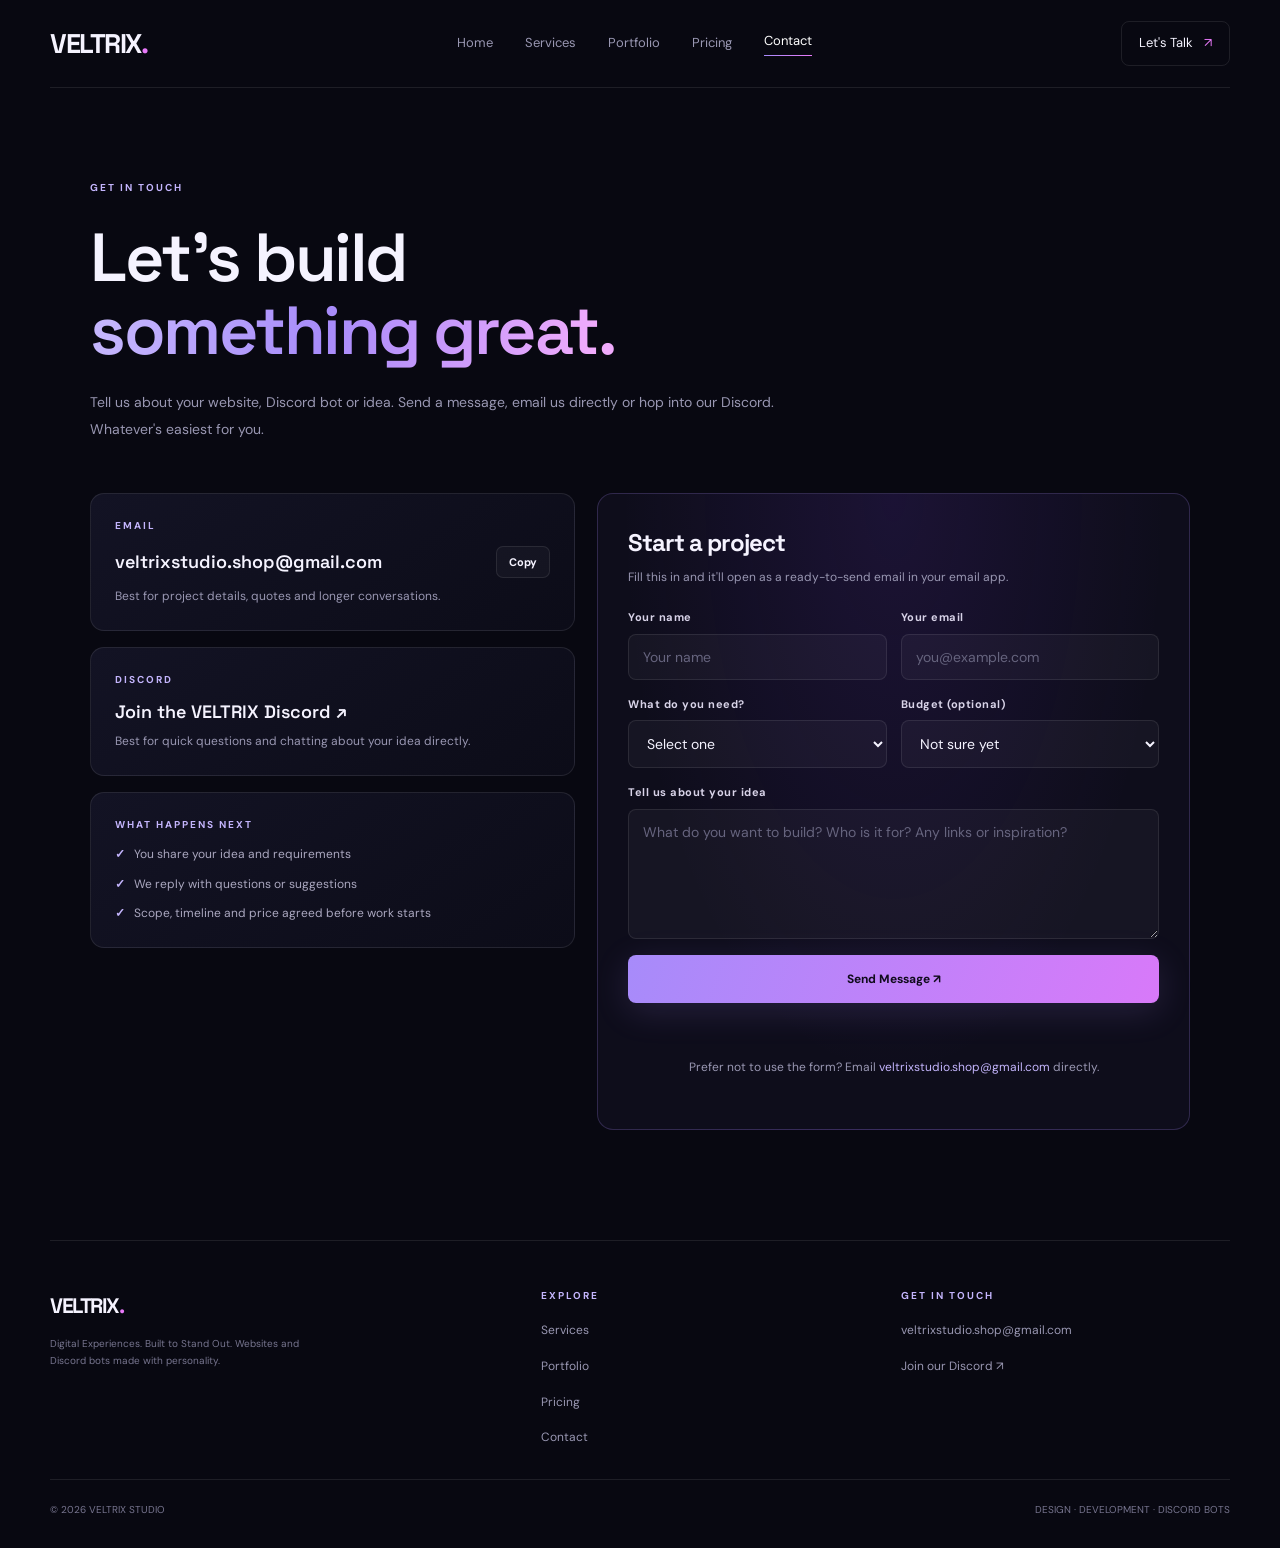
==== contact.html @ f1739f47 "Add files via upload" ====
<!DOCTYPE html>
<html lang="en">
<head>
  <meta charset="UTF-8">
  <meta name="viewport" content="width=device-width, initial-scale=1.0">
  <meta name="theme-color" content="#080811">
  <title>Contact | VELTRIX</title>
  <link rel="icon" href="data:image/svg+xml,%3Csvg xmlns='http://www.w3.org/2000/svg' viewBox='0 0 64 64'%3E%3Crect width='64' height='64' rx='14' fill='%23080811'/%3E%3Ctext x='32' y='46' font-family='Arial' font-weight='700' font-size='42' text-anchor='middle' fill='%23a78bfa'%3EV%3C/text%3E%3C/svg%3E">
  <meta name="description" content="Contact VELTRIX Studio for websites, Discord bots and digital branding. Email or join our Discord.">
  <link rel="stylesheet" href="style.css">
  <link rel="stylesheet" href="responsive.css">
</head>

<body>
  <a class="skip-link" href="#main">Skip to content</a>
  <header class="navbar">
    <a class="logo" href="index.html">VELTRIX<span>.</span></a>

    <nav class="nav-links" id="site-nav" aria-label="Main">
      <a href="index.html">Home</a>
      <a href="services.html">Services</a>
      <a href="portfolio.html">Portfolio</a>
      <a href="pricing.html">Pricing</a>
      <a href="contact.html">Contact</a>
    </nav>

    <a class="nav-cta" href="contact.html">Let's Talk <span>↗</span></a>
    <button class="menu-toggle" type="button" aria-label="Toggle menu" aria-expanded="false" aria-controls="site-nav"><span></span></button>
  </header>

  <main id="main" class="contact-page">
    <section class="contact-hero">
      <span class="eyebrow">GET IN TOUCH</span>
      <h1>Let's build<br><span class="gradient-text">something great.</span></h1>
      <p>Tell us about your website, Discord bot or idea. Send a message, email us directly or hop into our Discord. Whatever's easiest for you.</p>
    </section>

    <div class="contact-layout">
      <aside class="contact-side">
        <a class="contact-card" href="mailto:veltrixstudio.shop@gmail.com">
          <span class="label">EMAIL</span>
          <div class="row">
            <strong>veltrixstudio.shop@gmail.com</strong>
            <button class="copy-btn" type="button" data-copy-email>Copy</button>
          </div>
          <p>Best for project details, quotes and longer conversations.</p>
        </a>

        <a class="contact-card" href="https://discord.gg/dnRvZYZ9rr" target="_blank" rel="noopener noreferrer">
          <span class="label">DISCORD</span>
          <strong>Join the VELTRIX Discord ↗</strong>
          <p>Best for quick questions and chatting about your idea directly.</p>
        </a>

        <div class="contact-card">
          <span class="label">WHAT HAPPENS NEXT</span>
          <ul class="contact-points">
            <li>You share your idea and requirements</li>
            <li>We reply with questions or suggestions</li>
            <li>Scope, timeline and price agreed before work starts</li>
          </ul>
        </div>
      </aside>

      <form class="contact-form" id="contact-form" novalidate>
        <h2>Start a project</h2>
        <p>Fill this in and it'll open as a ready-to-send email in your email app.</p>

        <div class="field-row">
          <div class="field">
            <label for="name">Your name</label>
            <input id="name" name="name" type="text" placeholder="Your name" autocomplete="name" required>
          </div>
          <div class="field">
            <label for="email">Your email</label>
            <input id="email" name="email" type="email" placeholder="you@example.com" autocomplete="email" required>
          </div>
        </div>

        <div class="field-row">
          <div class="field">
            <label for="type">What do you need?</label>
            <select id="type" name="type">
              <option value="">Select one</option>
              <option>Website</option>
              <option>Discord bot</option>
              <option>Website + Discord bot</option>
              <option>Branding / design</option>
              <option>Something else</option>
            </select>
          </div>
          <div class="field">
            <label for="budget">Budget (optional)</label>
            <select id="budget" name="budget">
              <option value="">Not sure yet</option>
              <option>Under ₹1,000</option>
              <option>₹1,000 – ₹2,500</option>
              <option>₹2,500 – ₹5,000</option>
              <option>₹5,000+</option>
            </select>
          </div>
        </div>

        <div class="field">
          <label for="message">Tell us about your idea</label>
          <textarea id="message" name="message" placeholder="What do you want to build? Who is it for? Any links or inspiration?" required></textarea>
        </div>

        <button class="button button-primary" type="submit">Send Message ↗</button>
        <p class="form-status" role="status" aria-live="polite"></p>
        <p class="form-hint">Prefer not to use the form? Email <a href="mailto:veltrixstudio.shop@gmail.com" style="color:#c4b5fd">veltrixstudio.shop@gmail.com</a> directly.</p>
      </form>
    </div>
  </main>

  <footer class="footer">
    <div class="f-brand">
      <a class="logo" href="index.html">VELTRIX<span>.</span></a>
      <p>Digital Experiences. Built to Stand Out. Websites and Discord bots made with personality.</p>
    </div>
    <div>
      <h4>EXPLORE</h4>
      <ul>
        <li><a href="services.html">Services</a></li>
        <li><a href="portfolio.html">Portfolio</a></li>
        <li><a href="pricing.html">Pricing</a></li>
        <li><a href="contact.html">Contact</a></li>
      </ul>
    </div>
    <div>
      <h4>GET IN TOUCH</h4>
      <ul>
        <li><a href="mailto:veltrixstudio.shop@gmail.com">veltrixstudio.shop@gmail.com</a></li>
        <li><a href="https://discord.gg/dnRvZYZ9rr" target="_blank" rel="noopener noreferrer">Join our Discord ↗</a></li>
      </ul>
    </div>
    <div class="f-bottom">
      <span>© <span data-year>2026</span> VELTRIX STUDIO</span>
      <span>DESIGN · DEVELOPMENT · DISCORD BOTS</span>
    </div>
  </footer>

  <script src="./script.js"></script>
</body>
</html>
---- style.css ----
@import url('https://fonts.googleapis.com/css2?family=DM+Sans:wght@400;500;600;700&family=Space+Grotesk:wght@400;500;600;700&display=swap');

:root {
  --bg: #080811;
  --surface: #10101d;
  --surface-light: #151527;
  --text: #f5f3ff;
  --muted: #9997b2;
  --purple: #a78bfa;
  --pink: #e879f9;
  --border: rgba(255,255,255,0.09);
  --container: 1180px;
}

* {
  margin: 0;
  padding: 0;
  box-sizing: border-box;
}

html {
  scroll-behavior: smooth;
  scroll-padding-top: 90px;
}

body {
  background: var(--bg);
  color: var(--text);
  font-family: 'DM Sans', sans-serif;
  overflow-x: hidden;
  line-height: 1.6;
}

a {
  text-decoration: none;
  color: inherit;
}

button, a {
  -webkit-tap-highlight-color: transparent;
}

::selection {
  background: #a78bfa;
  color: #080811;
}

/* BACKGROUND GLOW */

.ambient {
  position: absolute;
  width: 380px;
  height: 380px;
  border-radius: 50%;
  filter: blur(120px);
  opacity: 0.17;
  pointer-events: none;
  z-index: -1;
  animation: glow 8s ease-in-out infinite alternate;
}

.ambient-one {
  top: 100px;
  left: -180px;
  background: #7138ff;
}

.ambient-two {
  top: 350px;
  right: -200px;
  background: #db38ff;
  animation-delay: -4s;
}

@keyframes glow {
  from { transform: translateY(-20px) scale(0.9); }
  to { transform: translateY(35px) scale(1.15); }
}

/* NAVIGATION */

.navbar {
  width: min(var(--container), calc(100% - 64px));
  height: 88px;
  margin: auto;
  display: flex;
  align-items: center;
  justify-content: space-between;
  gap: 24px;
  border-bottom: 1px solid var(--border);
  position: relative;
  z-index: 5;
}

.logo {
  font-family: 'Space Grotesk', sans-serif;
  font-size: 27px;
  font-weight: 700;
  letter-spacing: -1.5px;
}

.logo span {
  color: var(--pink);
}

.nav-links {
  display: flex;
  align-items: center;
  gap: 32px;
}

.nav-links a {
  color: var(--muted);
  font-size: 13px;
  transition: color 0.25s ease;
}

.nav-links a:hover {
  color: white;
}

.nav-cta {
  border: 1px solid var(--border);
  padding: 11px 17px;
  border-radius: 8px;
  font-size: 13px;
  transition: 0.3s ease;
}

.nav-cta span {
  color: var(--pink);
  margin-left: 8px;
}

.nav-cta:hover {
  background: rgba(167,139,250,0.1);
  border-color: var(--purple);
}

/* HERO */

.hero {
  width: min(var(--container), calc(100% - 64px));
  min-height: 660px;
  margin: auto;
  display: grid;
  grid-template-columns: 1.05fr 0.95fr;
  align-items: center;
  gap: 35px;
  padding: 75px 0 95px;
}

/* VELTRIX HERO BACKGROUND */

.hero {
  position: relative;
  isolation: isolate;
}

.hero::before {
  content: "";
  position: absolute;
  inset: 0;
  z-index: -1;
  background:
    linear-gradient(
      90deg,
      rgba(8, 8, 17, 0.96) 0%,
      rgba(8, 8, 17, 0.82) 48%,
      rgba(8, 8, 17, 0.58) 100%
    ),
    linear-gradient(
      0deg,
      #080811 0%,
      transparent 35%,
      rgba(8, 8, 17, 0.25) 100%
    ),
    url("bg.jpg");

  background-size: cover;
  background-position: center;
  background-repeat: no-repeat;
  border-radius: 18px;
  pointer-events: none;
}

.hero-content {
  animation: rise 0.8s ease both;
}

@keyframes rise {
  from { opacity: 0; transform: translateY(25px); }
  to { opacity: 1; transform: translateY(0); }
}

.eyebrow {
  display: inline-flex;
  align-items: center;
  gap: 10px;
  color: #c4b5fd;
  font-size: 10px;
  font-weight: 700;
  letter-spacing: 2px;
}

.status-dot {
  width: 7px;
  height: 7px;
  background: #a78bfa;
  border-radius: 50%;
  box-shadow: 0 0 12px #a78bfa;
  flex-shrink: 0;
}

.hero h1,
.section-heading h2,
.closing-cta h2 {
  font-family: 'Space Grotesk', sans-serif;
  font-weight: 600;
  letter-spacing: -3px;
  line-height: 1.08;
}

.hero h1 {
  font-size: clamp(43px, 5.3vw, 69px);
  margin: 27px 0 22px;
}

.gradient-text {
  background: linear-gradient(100deg, #c4b5fd 5%, #a78bfa 45%, #f0abfc 95%);
  -webkit-background-clip: text;
  background-clip: text;
  color: transparent;
}

.hero-description {
  max-width: 420px;
  color: var(--muted);
  font-size: 15px;
  line-height: 1.9;
}

.hero-actions {
  display: flex;
  flex-wrap: wrap;
  gap: 12px;
  margin-top: 32px;
}

.button {
  min-height: 48px;
  padding: 13px 19px;
  border-radius: 8px;
  display: inline-flex;
  align-items: center;
  justify-content: center;
  gap: 15px;
  font-size: 12px;
  font-weight: 700;
  transition: transform 0.25s, box-shadow 0.25s, border-color 0.25s;
}

.button:hover {
  transform: translateY(-3px);
}

.button-primary {
  background: linear-gradient(110deg, #a78bfa, #d879f9);
  color: #100b1c;
  box-shadow: 0 8px 35px rgba(167,139,250,0.16);
}

.button-primary:hover {
  box-shadow: 0 10px 40px rgba(167,139,250,0.3);
}

.button-secondary {
  border: 1px solid var(--border);
  background: rgba(255,255,255,0.025);
}

.button-secondary:hover {
  border-color: var(--purple);
}

.hero-note {
  margin-top: 48px;
  display: flex;
  align-items: center;
  gap: 12px;
  color: #77758f;
  font-size: 9px;
  letter-spacing: 1.5px;
  font-weight: 600;
}

.note-line {
  width: 30px;
  height: 1px;
  background: var(--purple);
}

/* HERO VISUAL */

.visual-wrap {
  min-height: 410px;
  display: flex;
  align-items: center;
  justify-content: center;
  position: relative;
  animation: rise 1s ease both;
}

.visual-card {
  width: 100%;
  max-width: 420px;
  min-height: 365px;
  background: linear-gradient(145deg, rgba(27,25,48,0.96), rgba(12,12,25,0.96));
  border: 1px solid rgba(196,181,253,0.2);
  border-radius: 18px;
  padding: 20px;
  position: relative;
  z-index: 2;
  box-shadow: 0 30px 100px rgba(0,0,0,0.4), 0 0 65px rgba(139,92,246,0.08);
  transform: rotate(-2deg);
  transition: transform 0.4s ease;
}

.visual-card:hover {
  transform: rotate(0deg) translateY(-5px);
}

.card-top {
  display: flex;
  justify-content: space-between;
  align-items: center;
  gap: 10px;
  color: #8885a4;
  font-size: 8px;
  letter-spacing: 1px;
}

.window-dots {
  display: flex;
  gap: 5px;
}

.window-dots i {
  width: 6px;
  height: 6px;
  background: #8b5cf6;
  border-radius: 50%;
}

.window-dots i:nth-child(2) {
  background: #d879f9;
}

.window-dots i:nth-child(3) {
  background: #5b567b;
}

.visual-art {
  height: 235px;
  display: flex;
  align-items: center;
  justify-content: center;
  position: relative;
  overflow: hidden;
}

.art-ring {
  width: 185px;
  height: 185px;
  border: 1px solid rgba(196,181,253,0.5);
  border-radius: 50%;
  position: absolute;
  box-shadow: 0 0 45px rgba(167,139,250,0.13), inset 0 0 40px rgba(167,139,250,0.08);
  animation: rotate 18s linear infinite;
}

.art-ring::before,
.art-ring::after {
  content: "";
  position: absolute;
  border: 1px solid rgba(232,121,249,0.45);
  border-radius: 50%;
  inset: 15px -12px;
  transform: rotate(55deg);
}

.art-ring::after {
  inset: -12px 15px;
  transform: rotate(-40deg);
}

@keyframes rotate {
  to { transform: rotate(360deg); }
}

.art-core {
  font-family: 'Space Grotesk', sans-serif;
  font-size: 105px;
  font-weight: 700;
  line-height: 1;
  background: linear-gradient(135deg, #fff, #c4b5fd 45%, #a855f7);
  -webkit-background-clip: text;
  background-clip: text;
  color: transparent;
  filter: drop-shadow(0 0 25px rgba(167,139,250,0.3));
  z-index: 1;
}

.art-caption {
  position: absolute;
  bottom: 8px;
  font-size: 9px;
  letter-spacing: 3px;
  color: #b8b3d2;
}

.art-caption span {
  color: var(--pink);
  margin-left: 4px;
}

.card-bottom {
  padding-top: 15px;
  border-top: 1px solid var(--border);
  display: flex;
  align-items: center;
  justify-content: space-between;
  gap: 12px;
}

.card-bottom div {
  display: grid;
  gap: 3px;
}

.mini-label {
  font-size: 8px;
  color: #8885a4;
  letter-spacing: 1.5px;
}

.card-bottom strong {
  font-size: 12px;
  font-weight: 600;
}

.card-index {
  font-size: 10px;
  color: #aaa4c7;
}

.orbit {
  position: absolute;
  border: 1px solid rgba(167,139,250,0.12);
  border-radius: 50%;
  width: 470px;
  height: 470px;
}

.orbit-two {
  width: 530px;
  height: 530px;
  border-color: rgba(232,121,249,0.08);
}

.floating-tag {
  position: absolute;
  z-index: 3;
  padding: 12px 15px;
  border-radius: 9px;
  border: 1px solid var(--border);
  background: rgba(17,16,31,0.93);
  backdrop-filter: blur(12px);
  font-size: 10px;
  color: #d5d0e8;
  box-shadow: 0 10px 40px rgba(0,0,0,0.2);
}

.tag-top {
  top: 48px;
  right: -2px;
}

.tag-bottom {
  bottom: 43px;
  left: -15px;
  display: flex;
  align-items: center;
  gap: 9px;
}

.tag-bottom .status-dot {
  width: 6px;
  height: 6px;
}

/* INTRO STRIP */

.intro-strip {
  border-top: 1px solid var(--border);
  border-bottom: 1px solid var(--border);
  min-height: 75px;
  padding: 20px 24px;
  display: flex;
  align-items: center;
  justify-content: center;
  gap: 35px;
  flex-wrap: wrap;
  color: #aaa5c3;
  font-size: 10px;
  letter-spacing: 2px;
  text-align: center;
}

.strip-symbol {
  color: var(--pink);
  font-size: 19px;
}

/* SERVICES */

.services-preview {
  width: min(var(--container), calc(100% - 64px));
  margin: auto;
  padding: 115px 0;
}

.section-heading {
  margin-bottom: 45px;
}

.section-heading h2,
.closing-cta h2 {
  font-size: clamp(42px, 5vw, 58px);
  margin: 17px 0;
}

.section-heading > p {
  color: var(--muted);
  font-size: 14px;
}

.service-grid {
  display: grid;
  grid-template-columns: repeat(3, minmax(0, 1fr));
  gap: 18px;
}

.service-card {
  min-height: 255px;
  padding: 25px;
  background: linear-gradient(145deg, rgba(21,21,39,0.88), rgba(13,13,25,0.9));
  border: 1px solid var(--border);
  border-radius: 13px;
  position: relative;
  transition: transform 0.3s ease, border-color 0.3s ease, background 0.3s ease;
}

.service-card:hover {
  transform: translateY(-6px);
  border-color: rgba(167,139,250,0.45);
  background: linear-gradient(145deg, #19172e, #10101d);
}

.service-number {
  position: absolute;
  right: 22px;
  top: 22px;
  color: #66617e;
  font-size: 10px;
}

.service-icon {
  width: 42px;
  height: 42px;
  border-radius: 10px;
  display: grid;
  place-items: center;
  font-size: 23px;
  color: #c4b5fd;
  background: rgba(167,139,250,0.1);
  border: 1px solid rgba(167,139,250,0.15);
}

.service-card h3 {
  font-family: 'Space Grotesk', sans-serif;
  font-size: 18px;
  margin: 25px 0 10px;
}

.service-card p {
  color: var(--muted);
  font-size: 12px;
  line-height: 1.8;
  margin-bottom: 22px;
}

.service-card > a {
  font-size: 11px;
  color: #c4b5fd;
  font-weight: 600;
}

.service-card > a:hover {
  color: white;
}

/* CLOSING CTA */

.closing-cta {
  width: min(var(--container), calc(100% - 64px));
  margin: 0 auto 100px;
  padding: 75px 24px;
  text-align: center;
  border: 1px solid rgba(167,139,250,0.15);
  border-radius: 18px;
  background: radial-gradient(ellipse at 50% 100%, rgba(124,58,237,0.13), transparent 65%), #0c0b18;
}

.closing-cta h2 {
  margin-bottom: 28px;
}

.closing-cta .eyebrow {
  justify-content: center;
}

/* FOOTER */

.footer {
  width: min(var(--container), calc(100% - 64px));
  margin: auto;
  padding: 28px 0;
  border-top: 1px solid var(--border);
  display: flex;
  justify-content: space-between;
  align-items: center;
  gap: 18px;
  flex-wrap: wrap;
}

.footer .logo {
  font-size: 21px;
}

.footer p,
.footer > span {
  font-size: 10px;
  color: #77758f;
}

/* ACCESSIBILITY */

@media (prefers-reduced-motion: reduce) {
  *, *::before, *::after {
    scroll-behavior: auto !important;
    animation-duration: 0.01ms !important;
    animation-iteration-count: 1 !important;
    transition-duration: 0.01ms !important;
  }
}

/* =====================================================
   VELTRIX ADDITIONS
   ===================================================== */

h1, h2, h3 { font-family: 'Space Grotesk', sans-serif; }

.skip-link {
  position: absolute; left: 12px; top: -60px; z-index: 50;
  background: var(--purple); color: #100b1c; padding: 10px 14px; border-radius: 8px; font-size: 13px; font-weight: 700;
}
.skip-link:focus { top: 12px; }

:focus-visible { outline: 2px solid var(--purple); outline-offset: 3px; border-radius: 6px; }

/* scroll reveal */
.reveal { opacity: 0; transform: translateY(26px); transition: opacity .7s ease, transform .7s ease, border-color .3s ease, background .3s ease; }
.reveal.is-visible { opacity: 1; transform: none; }
.reveal.is-visible.service-card:hover,
.reveal.is-visible.step-card:hover { transform: translateY(-6px); }

/* nav extras */
.nav-links a.active { color: #fff; }
.nav-links a.active::after { content: ""; display: block; height: 1px; margin-top: 3px; background: linear-gradient(90deg, var(--purple), var(--pink)); }
.menu-toggle {
  display: none; width: 42px; height: 42px; border-radius: 8px; border: 1px solid var(--border);
  background: rgba(255,255,255,.03); cursor: pointer; padding: 0; flex-shrink: 0; position: relative;
}
.menu-toggle span, .menu-toggle span::before, .menu-toggle span::after {
  content: ""; position: absolute; left: 12px; right: 12px; height: 2px; background: #e7e2ff; border-radius: 2px; transition: .25s;
}
.menu-toggle span { top: 20px; }
.menu-toggle span::before { left: 0; right: 0; top: -6px; }
.menu-toggle span::after { left: 0; right: 0; top: 6px; }
.menu-toggle[aria-expanded="true"] span { background: transparent; }
.menu-toggle[aria-expanded="true"] span::before { top: 0; transform: rotate(45deg); }
.menu-toggle[aria-expanded="true"] span::after { top: 0; transform: rotate(-45deg); }

/* generic section wrapper */
.section {
  width: min(var(--container), calc(100% - 64px));
  margin: auto;
  padding: 40px 0 100px;
}
.section-heading.center { text-align: center; }
.section-heading.center .eyebrow { justify-content: center; }

/* service grid with 6 cards */
.service-card h3 { font-size: 18px; }

/* PROCESS */
.process-grid { display: grid; grid-template-columns: repeat(4, minmax(0,1fr)); gap: 18px; counter-reset: step; }
.step-card {
  padding: 26px 22px; border: 1px solid var(--border); border-radius: 13px;
  background: linear-gradient(160deg, rgba(21,21,39,.7), rgba(11,11,22,.9)); position: relative;
}
.step-card::before {
  counter-increment: step; content: "0" counter(step);
  font: 600 34px 'Space Grotesk', sans-serif; letter-spacing: -1px;
  background: linear-gradient(110deg, #c4b5fd, #f0abfc); -webkit-background-clip: text; background-clip: text; color: transparent;
}
.step-card h3 { font-size: 17px; margin: 14px 0 8px; }
.step-card p { color: var(--muted); font-size: 12px; line-height: 1.8; }

/* WORK TEASER */
.work-grid { display: grid; grid-template-columns: repeat(2, minmax(0,1fr)); gap: 18px; }
.work-card {
  display: block; padding: 28px; border-radius: 15px; border: 1px solid var(--border); min-height: 210px; position: relative; overflow: hidden;
  background: radial-gradient(ellipse at 20% 0%, rgba(167,139,250,.2), transparent 60%), #0e0e1c;
  transition: transform .3s, border-color .3s;
}
.work-card:hover { transform: translateY(-5px); border-color: rgba(167,139,250,.5); }
.work-card small { color: #c4b5fd; font-size: 10px; letter-spacing: 2px; font-weight: 700; }
.work-card h3 { font-size: clamp(24px, 3vw, 32px); letter-spacing: -1px; line-height: 1.1; margin: 16px 0 10px; }
.work-card p { color: var(--muted); font-size: 13px; max-width: 360px; }
.work-card .arrow { position: absolute; right: 22px; bottom: 20px; color: var(--pink); font-size: 20px; transition: transform .3s; }
.work-card:hover .arrow { transform: translate(4px,-4px); }

/* DISCORD BAND */
.discord-band {
  width: min(var(--container), calc(100% - 64px)); margin: 0 auto 100px; padding: 38px 40px;
  border: 1px solid rgba(167,139,250,.18); border-radius: 18px;
  background: linear-gradient(120deg, rgba(113,56,255,.14), rgba(219,56,255,.06)), #0c0b18;
  display: flex; align-items: center; justify-content: space-between; gap: 28px; flex-wrap: wrap;
}
.discord-band h2 { font-size: clamp(26px, 3.4vw, 36px); letter-spacing: -1.5px; line-height: 1.15; margin: 12px 0 8px; }
.discord-band p { color: var(--muted); font-size: 14px; max-width: 520px; }

.closing-cta .cta-row { display: flex; gap: 12px; justify-content: center; flex-wrap: wrap; }

/* FOOTER (rich) */
.footer {
  display: grid; grid-template-columns: 1.4fr 1fr 1fr; align-items: start; gap: 30px; padding: 48px 0 30px; margin-top: 10px;
}
.footer .f-brand p { margin-top: 12px; max-width: 280px; line-height: 1.7; }
.footer h4 { font: 700 10px 'DM Sans', sans-serif; letter-spacing: 2px; color: #c4b5fd; margin-bottom: 14px; }
.footer ul { list-style: none; display: grid; gap: 10px; }
.footer ul a { font-size: 12px; color: var(--muted); transition: color .25s; word-break: break-word; }
.footer ul a:hover { color: #fff; }
.footer .f-bottom {
  grid-column: 1 / -1; padding-top: 22px; border-top: 1px solid var(--border);
  display: flex; justify-content: space-between; gap: 12px; flex-wrap: wrap; font-size: 10px; color: #77758f;
}

/* BUTTON variant */
.button-discord { background: #5865f2; color: #fff; box-shadow: 0 8px 35px rgba(88,101,242,.22); }
.button-discord:hover { box-shadow: 0 10px 40px rgba(88,101,242,.4); }

/* CONTACT PAGE */
.contact-page { width: min(1100px, calc(100% - 64px)); margin: auto; padding: 85px 0 100px; }
.contact-hero { max-width: 700px; margin-bottom: 50px; }
.contact-hero h1 { font-size: clamp(42px, 8vw, 68px); line-height: 1.08; letter-spacing: -2.5px; margin: 22px 0; font-weight: 600; }
.contact-hero p { color: var(--muted); line-height: 1.9; font-size: 14px; }
.contact-layout { display: grid; grid-template-columns: .9fr 1.1fr; gap: 22px; align-items: start; }
.contact-side { display: grid; gap: 16px; }
.contact-card {
  display: block; padding: 24px; border-radius: 14px; border: 1px solid var(--border);
  background: linear-gradient(145deg, rgba(21,21,39,.9), rgba(13,13,25,.92)); transition: transform .3s, border-color .3s;
}
a.contact-card:hover { transform: translateY(-4px); border-color: rgba(167,139,250,.5); }
.contact-card .label { color: #c4b5fd; font-size: 10px; letter-spacing: 2px; font-weight: 700; display: block; margin-bottom: 12px; }
.contact-card strong { display: block; font: 600 18px 'Space Grotesk', sans-serif; word-break: break-word; }
.contact-card p { color: var(--muted); font-size: 12px; margin-top: 8px; line-height: 1.7; }
.contact-card .row { display: flex; align-items: center; justify-content: space-between; gap: 12px; flex-wrap: wrap; }
.copy-btn {
  border: 1px solid var(--border); background: rgba(255,255,255,.03); color: var(--text); font: 700 11px 'DM Sans', sans-serif;
  padding: 8px 12px; border-radius: 7px; cursor: pointer; transition: .25s;
}
.copy-btn:hover { border-color: var(--purple); background: rgba(167,139,250,.1); }
.contact-points { list-style: none; display: grid; gap: 10px; margin-top: 4px; }
.contact-points li { color: #aaa7bf; font-size: 12px; display: flex; gap: 9px; }
.contact-points li::before { content: "✓"; color: #c4b5fd; font-weight: 700; }

.contact-form {
  padding: 30px; border-radius: 16px; border: 1px solid rgba(167,139,250,.22);
  background: radial-gradient(ellipse at 50% 0%, rgba(124,58,237,.12), transparent 65%), #0e0d1b;
}
.contact-form h2 { font-size: 24px; letter-spacing: -1px; margin-bottom: 6px; }
.contact-form > p { color: var(--muted); font-size: 12px; margin-bottom: 22px; }
.field { display: grid; gap: 7px; margin-bottom: 16px; }
.field-row { display: grid; grid-template-columns: 1fr 1fr; gap: 14px; }
.field label { font-size: 11px; font-weight: 700; color: #d8d3e8; letter-spacing: .5px; }
.field input, .field select, .field textarea {
  width: 100%; background: rgba(255,255,255,.035); border: 1px solid var(--border); border-radius: 8px;
  padding: 13px 14px; color: var(--text); font: 400 14px 'DM Sans', sans-serif; transition: border-color .25s, background .25s;
}
.field select option { background: #10101d; color: #f5f3ff; }
.field textarea { min-height: 130px; resize: vertical; }
.field input::placeholder, .field textarea::placeholder { color: #66647e; }
.field input:focus, .field select:focus, .field textarea:focus { outline: none; border-color: var(--purple); background: rgba(167,139,250,.06); }
.contact-form .button { width: 100%; border: 0; cursor: pointer; font-family: 'DM Sans', sans-serif; }
.form-hint { margin-top: 14px; font-size: 11px; color: #77758f; line-height: 1.7; text-align: center; }
.form-status { margin-top: 14px; font-size: 12px; color: #c4b5fd; text-align: center; min-height: 18px; }

/* PRICING custom banner */
.custom-banner {
  margin-top: 28px; padding: 28px 30px; border-radius: 15px; border: 1px dashed rgba(167,139,250,.4);
  background: rgba(167,139,250,.05); display: flex; align-items: center; justify-content: space-between; gap: 22px; flex-wrap: wrap;
}
.custom-banner h2 { font-size: 22px; letter-spacing: -.5px; margin-bottom: 6px; }
.custom-banner p { color: var(--muted); font-size: 13px; max-width: 560px; line-height: 1.8; }

/* PORTFOLIO next card */
.project-card.next-card { border-style: dashed; border-color: rgba(167,139,250,.35); background: rgba(167,139,250,.04); display: flex; flex-direction: column; }
.project-card.next-card .project-art { flex: 1; border-bottom: 0; background: radial-gradient(ellipse at 50% 100%, rgba(232,121,249,.14), transparent 65%); }

@media (max-width: 900px) {
  .process-grid { grid-template-columns: repeat(2, minmax(0,1fr)); }
  .contact-layout { grid-template-columns: 1fr; }
  .footer { grid-template-columns: 1fr 1fr; }
  .footer .f-brand { grid-column: 1 / -1; }
}

/* prevent glow/orbit decorations from causing sideways scroll */
html { overflow-x: hidden; }
body { position: relative; overflow-x: clip; max-width: 100%; }
.visual-wrap { max-width: 100%; }
@media (max-width: 700px) { .visual-wrap { overflow: hidden; margin: 0; } }
---- responsive.css ----
/* VELTRIX MOBILE FIX */

@media (max-width: 700px) {
  .navbar {
    width: calc(100% - 36px);
    height: 70px;
    gap: 12px;
  }

  .logo {
    font-size: 23px;
  }

  .menu-toggle {
    display: block;
    margin-left: auto;
  }

  .nav-links {
    display: none;
    position: absolute;
    top: 76px;
    left: 0;
    right: 0;
    flex-direction: column;
    align-items: stretch;
    gap: 0;
    padding: 8px;
    background: rgba(14, 13, 27, 0.97);
    backdrop-filter: blur(14px);
    border: 1px solid rgba(167,139,250,0.22);
    border-radius: 14px;
    box-shadow: 0 25px 70px rgba(0,0,0,0.5);
  }

  .navbar .nav-links.open {
    display: flex;
  }

  .nav-links a {
    padding: 14px 16px;
    font-size: 15px;
    border-radius: 8px;
  }

  .nav-links a:hover,
  .nav-links a.active {
    background: rgba(167,139,250,0.1);
  }

  .nav-links a.active::after {
    display: none;
  }

  .nav-cta {
    padding: 9px 12px;
    font-size: 12px;
  }

  .hero {
    width: calc(100% - 36px);
    min-height: auto;
    grid-template-columns: 1fr;
    gap: 45px;
    padding: 65px 0;
  }

  .hero h1 {
    font-size: clamp(43px, 11vw, 58px);
    letter-spacing: -2px;
  }

  .hero-description {
    font-size: 14px;
  }

  .hero-note {
    font-size: 8px;
    letter-spacing: 1px;
    margin-top: 32px;
  }

  .visual-wrap {
    min-height: 350px;
    margin: 0 8px;
  }

  .visual-card {
    min-height: 320px;
    padding: 16px;
  }

  .visual-art {
    height: 205px;
  }

  .art-ring {
    width: 155px;
    height: 155px;
  }

  .art-core {
    font-size: 85px;
  }

  .orbit {
    width: 340px;
    height: 340px;
  }

  .orbit-two {
    width: 380px;
    height: 380px;
  }

  .tag-top {
    right: -5px;
    top: 15px;
  }

  .tag-bottom {
    left: -5px;
    bottom: 15px;
  }

  .intro-strip {
    gap: 12px;
    font-size: 8px;
    letter-spacing: 1px;
  }

  .services-preview {
    width: calc(100% - 36px);
    padding: 75px 0;
  }

  .section-heading h2,
  .closing-cta h2 {
    font-size: 44px;
    letter-spacing: -2px;
  }

  .service-grid {
    grid-template-columns: 1fr;
    gap: 14px;
  }

  .service-card {
    min-height: auto;
    padding: 23px;
  }

  .service-card h3 {
    margin-top: 20px;
  }

  .service-card p {
    margin-bottom: 16px;
  }

  .closing-cta {
    width: calc(100% - 36px);
    padding: 55px 18px;
    margin-bottom: 65px;
  }

  .footer {
    width: calc(100% - 36px);
    grid-template-columns: 1fr 1fr;
    gap: 26px 18px;
    padding-top: 38px;
  }

  .footer .f-bottom {
    flex-direction: column;
    text-align: left;
  }

  .section,
  .contact-page,
  .discord-band {
    width: calc(100% - 36px);
  }

  .section {
    padding-bottom: 70px;
  }

  .contact-page {
    padding: 60px 0 70px;
  }

  .contact-form {
    padding: 22px 18px;
  }

  .field-row {
    grid-template-columns: 1fr;
    gap: 0;
  }

  .process-grid,
  .work-grid {
    grid-template-columns: 1fr;
    gap: 14px;
  }

  .discord-band {
    padding: 28px 22px;
    margin-bottom: 65px;
  }

  .discord-band .button {
    width: 100%;
  }
}

@media (max-width: 360px) {
  .hero h1 {
    font-size: 40px;
  }

  .hero-actions {
    flex-direction: column;
    align-items: stretch;
  }

  .button {
    width: 100%;
  }

  .card-top {
    font-size: 7px;
  }
}

@media (max-width: 700px) {
  .hero::before {
    background-position: center top;
    background-image:
      linear-gradient(
        180deg,
        rgba(8, 8, 17, 0.78),
        rgba(8, 8, 17, 0.94)
      ),
      url("bg.jpg");
    border-radius: 14px;
  }
}
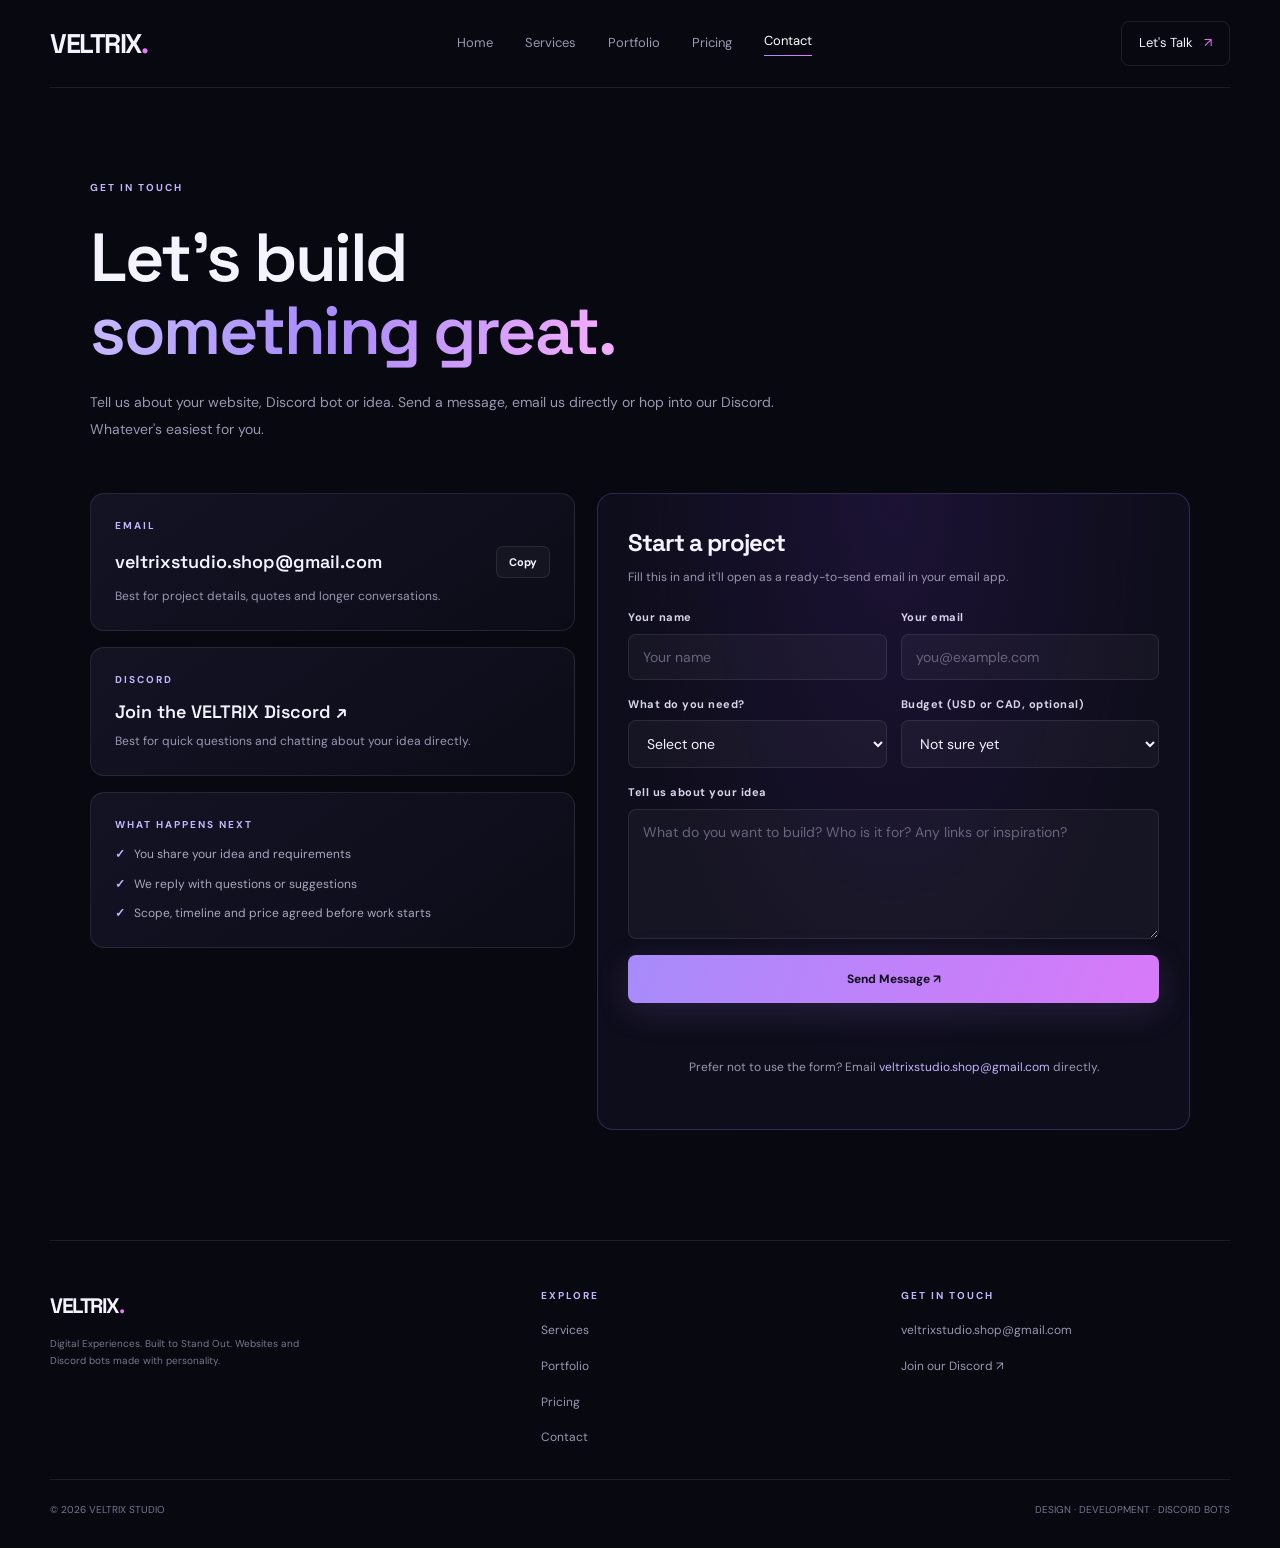
==== commit f513ddfc: "Add files via upload" ====
--- a/contact.html
+++ b/contact.html
@@ -90,13 +90,13 @@
             </select>
           </div>
           <div class="field">
-            <label for="budget">Budget (optional)</label>
+            <label for="budget">Budget (USD or CAD, optional)</label>
             <select id="budget" name="budget">
               <option value="">Not sure yet</option>
-              <option>Under ₹1,000</option>
-              <option>₹1,000 – ₹2,500</option>
-              <option>₹2,500 – ₹5,000</option>
-              <option>₹5,000+</option>
+              <option>Under $500</option>
+              <option>$500 – $1,000</option>
+              <option>$1,000 – $1,500</option>
+              <option>$1,500+</option>
             </select>
           </div>
         </div>
